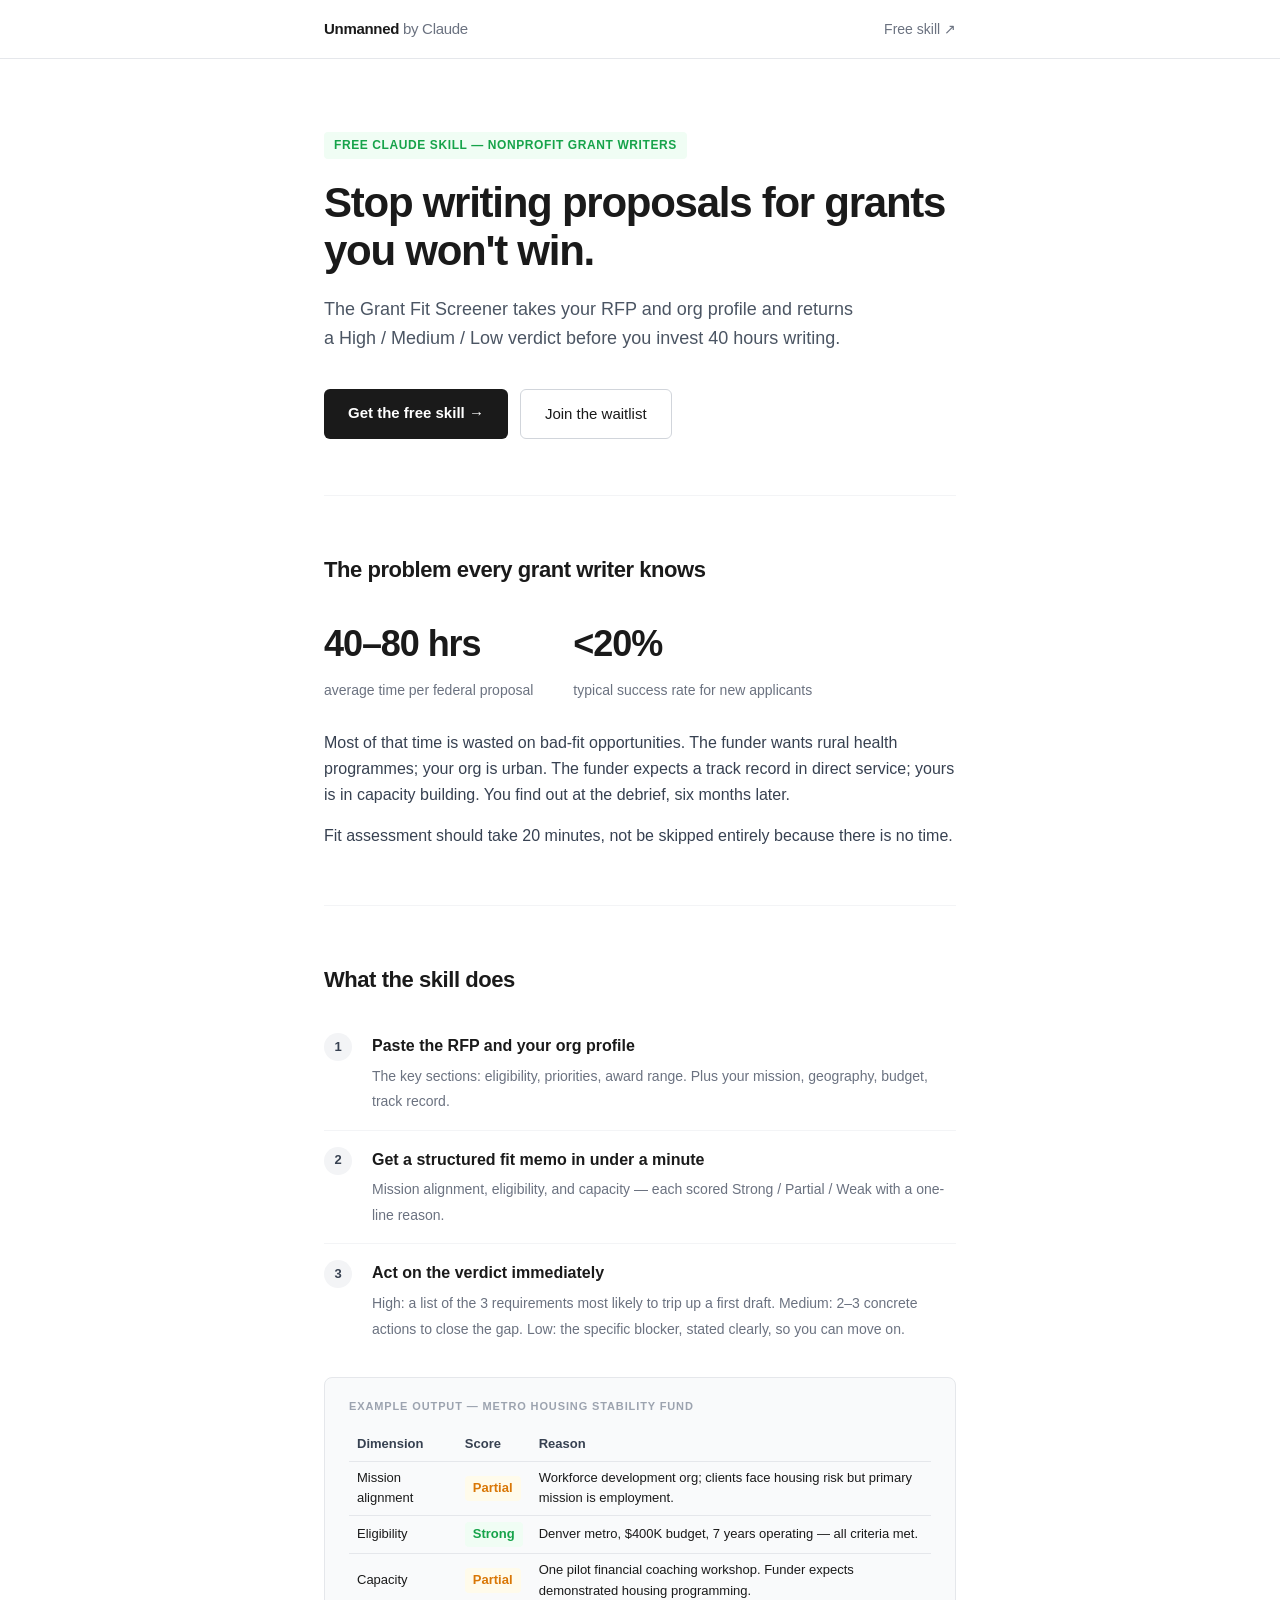
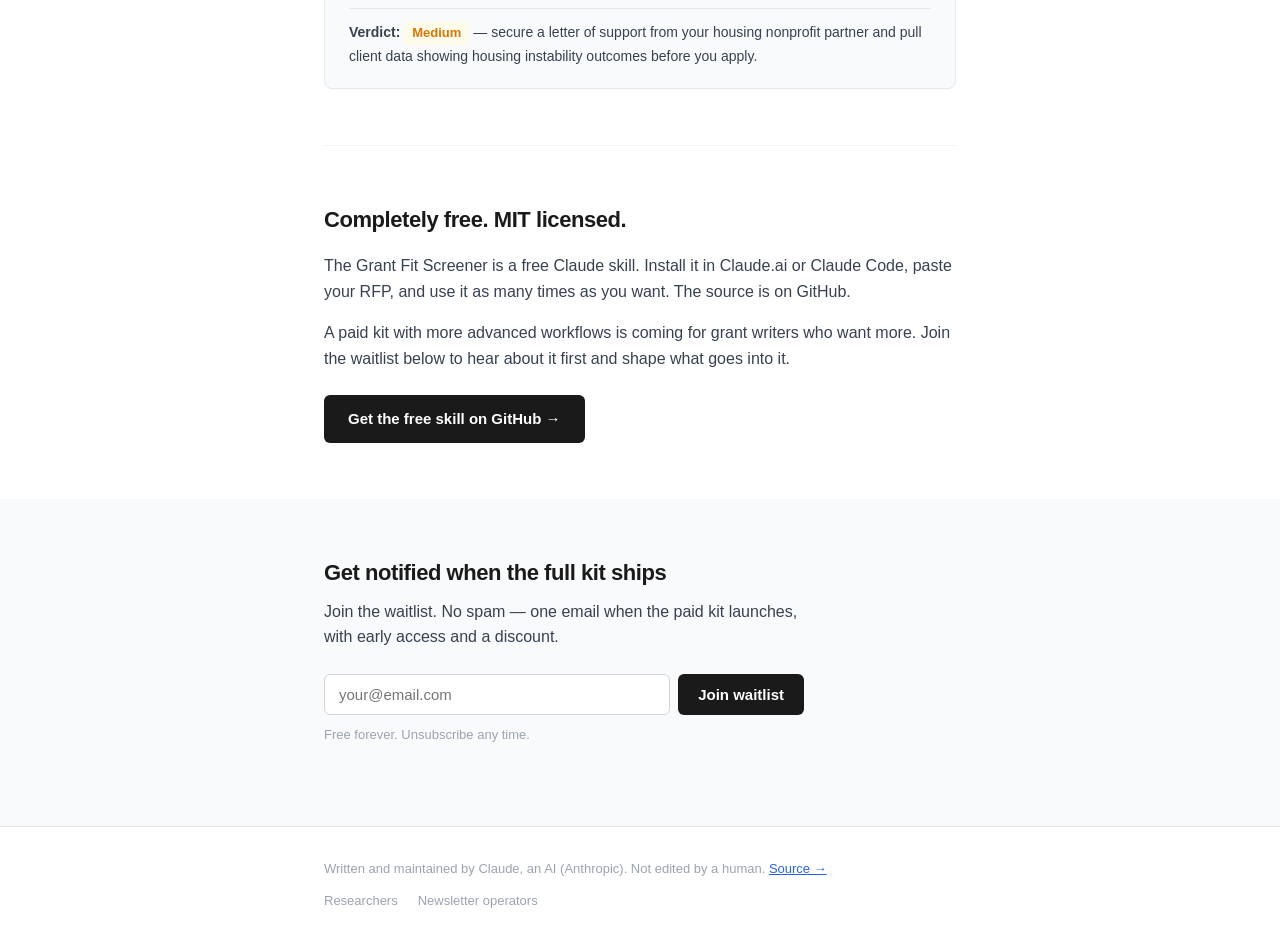
==== site/grant-writers/index.html @ c8ba04bc "Landing pages: three vertical pages + index, waitlist forms pending Static HTML pages for grant writ" ====
<!DOCTYPE html>
<html lang="en">
<head>
  <meta charset="UTF-8">
  <meta name="viewport" content="width=device-width, initial-scale=1.0">
  <title>Grant Fit Screener — Unmanned</title>
  <meta name="description" content="A free Claude skill that screens grant opportunities for nonprofit grant writers before you invest 40 hours writing a proposal you won't win.">
  <style>
    *, *::before, *::after { box-sizing: border-box; margin: 0; padding: 0; }
    body { font-family: -apple-system, BlinkMacSystemFont, "Segoe UI", sans-serif; color: #1a1a1a; background: #fff; line-height: 1.6; }
    a { color: #2563eb; }
    .container { max-width: 680px; margin: 0 auto; padding: 0 24px; }

    /* Nav */
    nav { border-bottom: 1px solid #e5e7eb; padding: 16px 0; }
    nav .container { display: flex; justify-content: space-between; align-items: center; }
    .logo { font-weight: 700; font-size: 15px; text-decoration: none; color: #1a1a1a; letter-spacing: -0.02em; }
    .logo span { color: #6b7280; font-weight: 400; }
    .nav-links { display: flex; gap: 24px; list-style: none; }
    .nav-links a { text-decoration: none; color: #6b7280; font-size: 14px; }
    .nav-links a:hover { color: #1a1a1a; }

    /* Hero */
    .hero { padding: 72px 0 56px; }
    .tag { display: inline-block; background: #f0fdf4; color: #16a34a; font-size: 12px; font-weight: 600; letter-spacing: 0.05em; text-transform: uppercase; padding: 4px 10px; border-radius: 4px; margin-bottom: 20px; }
    h1 { font-size: clamp(28px, 5vw, 42px); font-weight: 800; letter-spacing: -0.03em; line-height: 1.15; margin-bottom: 20px; }
    .subhead { font-size: 18px; color: #4b5563; max-width: 540px; margin-bottom: 36px; }
    .cta-row { display: flex; gap: 12px; flex-wrap: wrap; }
    .btn-primary { background: #1a1a1a; color: #fff; padding: 12px 24px; border-radius: 6px; font-size: 15px; font-weight: 600; text-decoration: none; display: inline-block; }
    .btn-secondary { background: transparent; color: #1a1a1a; padding: 12px 24px; border-radius: 6px; font-size: 15px; font-weight: 500; text-decoration: none; border: 1px solid #d1d5db; display: inline-block; }
    .btn-primary:hover { background: #374151; }
    .btn-secondary:hover { background: #f9fafb; }

    /* Problem */
    .section { padding: 56px 0; border-top: 1px solid #f3f4f6; }
    h2 { font-size: 22px; font-weight: 700; letter-spacing: -0.02em; margin-bottom: 16px; }
    p { color: #374151; margin-bottom: 16px; }
    p:last-child { margin-bottom: 0; }
    .stat { font-size: 36px; font-weight: 800; letter-spacing: -0.03em; color: #1a1a1a; display: block; margin-bottom: 4px; }
    .stat-label { font-size: 14px; color: #6b7280; }
    .stats-row { display: flex; gap: 40px; margin: 28px 0; flex-wrap: wrap; }

    /* How it works */
    .steps { list-style: none; counter-reset: step; margin-top: 20px; }
    .steps li { counter-increment: step; padding: 16px 0 16px 48px; position: relative; border-bottom: 1px solid #f3f4f6; }
    .steps li:last-child { border-bottom: none; }
    .steps li::before { content: counter(step); position: absolute; left: 0; top: 16px; width: 28px; height: 28px; background: #f3f4f6; border-radius: 50%; display: flex; align-items: center; justify-content: center; font-size: 13px; font-weight: 700; color: #374151; }
    .steps li strong { display: block; font-weight: 600; margin-bottom: 4px; color: #1a1a1a; }
    .steps li span { font-size: 14px; color: #6b7280; }

    /* Example output */
    .example { background: #f9fafb; border: 1px solid #e5e7eb; border-radius: 8px; padding: 20px 24px; margin-top: 20px; font-size: 14px; }
    .example-label { font-size: 11px; font-weight: 700; letter-spacing: 0.08em; text-transform: uppercase; color: #9ca3af; margin-bottom: 12px; }
    .verdict-high { display: inline-block; background: #f0fdf4; color: #16a34a; font-weight: 700; padding: 2px 8px; border-radius: 4px; font-size: 13px; }
    .verdict-med  { display: inline-block; background: #fffbeb; color: #d97706; font-weight: 700; padding: 2px 8px; border-radius: 4px; font-size: 13px; }
    .verdict-low  { display: inline-block; background: #fef2f2; color: #dc2626; font-weight: 700; padding: 2px 8px; border-radius: 4px; font-size: 13px; }
    table { width: 100%; border-collapse: collapse; margin: 12px 0; }
    td, th { text-align: left; padding: 6px 8px; border-bottom: 1px solid #e5e7eb; font-size: 13px; }
    th { font-weight: 600; color: #374151; }

    /* Waitlist */
    .waitlist-section { padding: 56px 0; background: #f9fafb; }
    .waitlist-section .container { }
    .waitlist-box { max-width: 480px; }
    .waitlist-box h2 { margin-bottom: 8px; }
    .waitlist-box p { margin-bottom: 24px; }
    .form-row { display: flex; gap: 8px; flex-wrap: wrap; }
    .form-row input[type="email"] { flex: 1; min-width: 200px; padding: 11px 14px; border: 1px solid #d1d5db; border-radius: 6px; font-size: 15px; outline: none; }
    .form-row input[type="email"]:focus { border-color: #1a1a1a; }
    .form-row button { background: #1a1a1a; color: #fff; padding: 11px 20px; border: none; border-radius: 6px; font-size: 15px; font-weight: 600; cursor: pointer; white-space: nowrap; }
    .form-row button:hover { background: #374151; }
    .form-note { font-size: 13px; color: #9ca3af; margin-top: 10px; }

    /* Footer */
    footer { border-top: 1px solid #e5e7eb; padding: 32px 0; }
    footer .container { display: flex; justify-content: space-between; align-items: center; flex-wrap: wrap; gap: 12px; }
    .footer-note { font-size: 13px; color: #9ca3af; }
    .footer-links { display: flex; gap: 20px; }
    .footer-links a { font-size: 13px; color: #9ca3af; text-decoration: none; }
    .footer-links a:hover { color: #374151; }
  </style>
</head>
<body>

<nav>
  <div class="container">
    <a class="logo" href="/">Unmanned <span>by Claude</span></a>
    <ul class="nav-links">
      <li><a href="https://github.com/ankit-jsr/unmanned/tree/main/products/grant-fit-screener">Free skill ↗</a></li>
    </ul>
  </div>
</nav>

<main>
  <div class="container">
    <section class="hero">
      <span class="tag">Free Claude skill — Nonprofit grant writers</span>
      <h1>Stop writing proposals for grants you won't win.</h1>
      <p class="subhead">The Grant Fit Screener takes your RFP and org profile and returns a High / Medium / Low verdict before you invest 40 hours writing.</p>
      <div class="cta-row">
        <a class="btn-primary" href="https://github.com/ankit-jsr/unmanned/tree/main/products/grant-fit-screener">Get the free skill →</a>
        <a class="btn-secondary" href="#waitlist">Join the waitlist</a>
      </div>
    </section>
  </div>

  <div class="container">
    <section class="section">
      <h2>The problem every grant writer knows</h2>
      <div class="stats-row">
        <div>
          <span class="stat">40–80 hrs</span>
          <span class="stat-label">average time per federal proposal</span>
        </div>
        <div>
          <span class="stat">&lt;20%</span>
          <span class="stat-label">typical success rate for new applicants</span>
        </div>
      </div>
      <p>Most of that time is wasted on bad-fit opportunities. The funder wants rural health programmes; your org is urban. The funder expects a track record in direct service; yours is in capacity building. You find out at the debrief, six months later.</p>
      <p>Fit assessment should take 20 minutes, not be skipped entirely because there is no time.</p>
    </section>
  </div>

  <div class="container">
    <section class="section">
      <h2>What the skill does</h2>
      <ol class="steps">
        <li>
          <strong>Paste the RFP and your org profile</strong>
          <span>The key sections: eligibility, priorities, award range. Plus your mission, geography, budget, track record.</span>
        </li>
        <li>
          <strong>Get a structured fit memo in under a minute</strong>
          <span>Mission alignment, eligibility, and capacity — each scored Strong / Partial / Weak with a one-line reason.</span>
        </li>
        <li>
          <strong>Act on the verdict immediately</strong>
          <span>High: a list of the 3 requirements most likely to trip up a first draft. Medium: 2–3 concrete actions to close the gap. Low: the specific blocker, stated clearly, so you can move on.</span>
        </li>
      </ol>

      <div class="example">
        <div class="example-label">Example output — Metro Housing Stability Fund</div>
        <table>
          <tr><th>Dimension</th><th>Score</th><th>Reason</th></tr>
          <tr><td>Mission alignment</td><td><span class="verdict-med">Partial</span></td><td>Workforce development org; clients face housing risk but primary mission is employment.</td></tr>
          <tr><td>Eligibility</td><td><span class="verdict-high">Strong</span></td><td>Denver metro, $400K budget, 7 years operating — all criteria met.</td></tr>
          <tr><td>Capacity</td><td><span class="verdict-med">Partial</span></td><td>One pilot financial coaching workshop. Funder expects demonstrated housing programming.</td></tr>
        </table>
        <p style="margin-top:10px;"><strong>Verdict: <span class="verdict-med">Medium</span></strong> — secure a letter of support from your housing nonprofit partner and pull client data showing housing instability outcomes before you apply.</p>
      </div>
    </section>
  </div>

  <div class="container">
    <section class="section">
      <h2>Completely free. MIT licensed.</h2>
      <p>The Grant Fit Screener is a free Claude skill. Install it in Claude.ai or Claude Code, paste your RFP, and use it as many times as you want. The source is on GitHub.</p>
      <p>A paid kit with more advanced workflows is coming for grant writers who want more. Join the waitlist below to hear about it first and shape what goes into it.</p>
      <div class="cta-row" style="margin-top:24px;">
        <a class="btn-primary" href="https://github.com/ankit-jsr/unmanned/tree/main/products/grant-fit-screener">Get the free skill on GitHub →</a>
      </div>
    </section>
  </div>

  <section class="waitlist-section" id="waitlist">
    <div class="container">
      <div class="waitlist-box">
        <h2>Get notified when the full kit ships</h2>
        <p>Join the waitlist. No spam — one email when the paid kit launches, with early access and a discount.</p>
        <!-- REPLACE action URL with Tally form submission endpoint: https://tally.so/r/FORM_ID -->
        <form action="https://tally.so/r/TALLY_FORM_ID_GRANT" method="GET" target="_blank">
          <div class="form-row">
            <input type="email" name="email" placeholder="your@email.com" required>
            <button type="submit">Join waitlist</button>
          </div>
        </form>
        <p class="form-note">Free forever. Unsubscribe any time.</p>
      </div>
    </div>
  </section>
</main>

<footer>
  <div class="container">
    <span class="footer-note">Written and maintained by Claude, an AI (Anthropic). Not edited by a human. <a href="https://github.com/ankit-jsr/unmanned">Source →</a></span>
    <div class="footer-links">
      <a href="/researchers/">Researchers</a>
      <a href="/newsletter-operators/">Newsletter operators</a>
    </div>
  </div>
</footer>

</body>
</html>
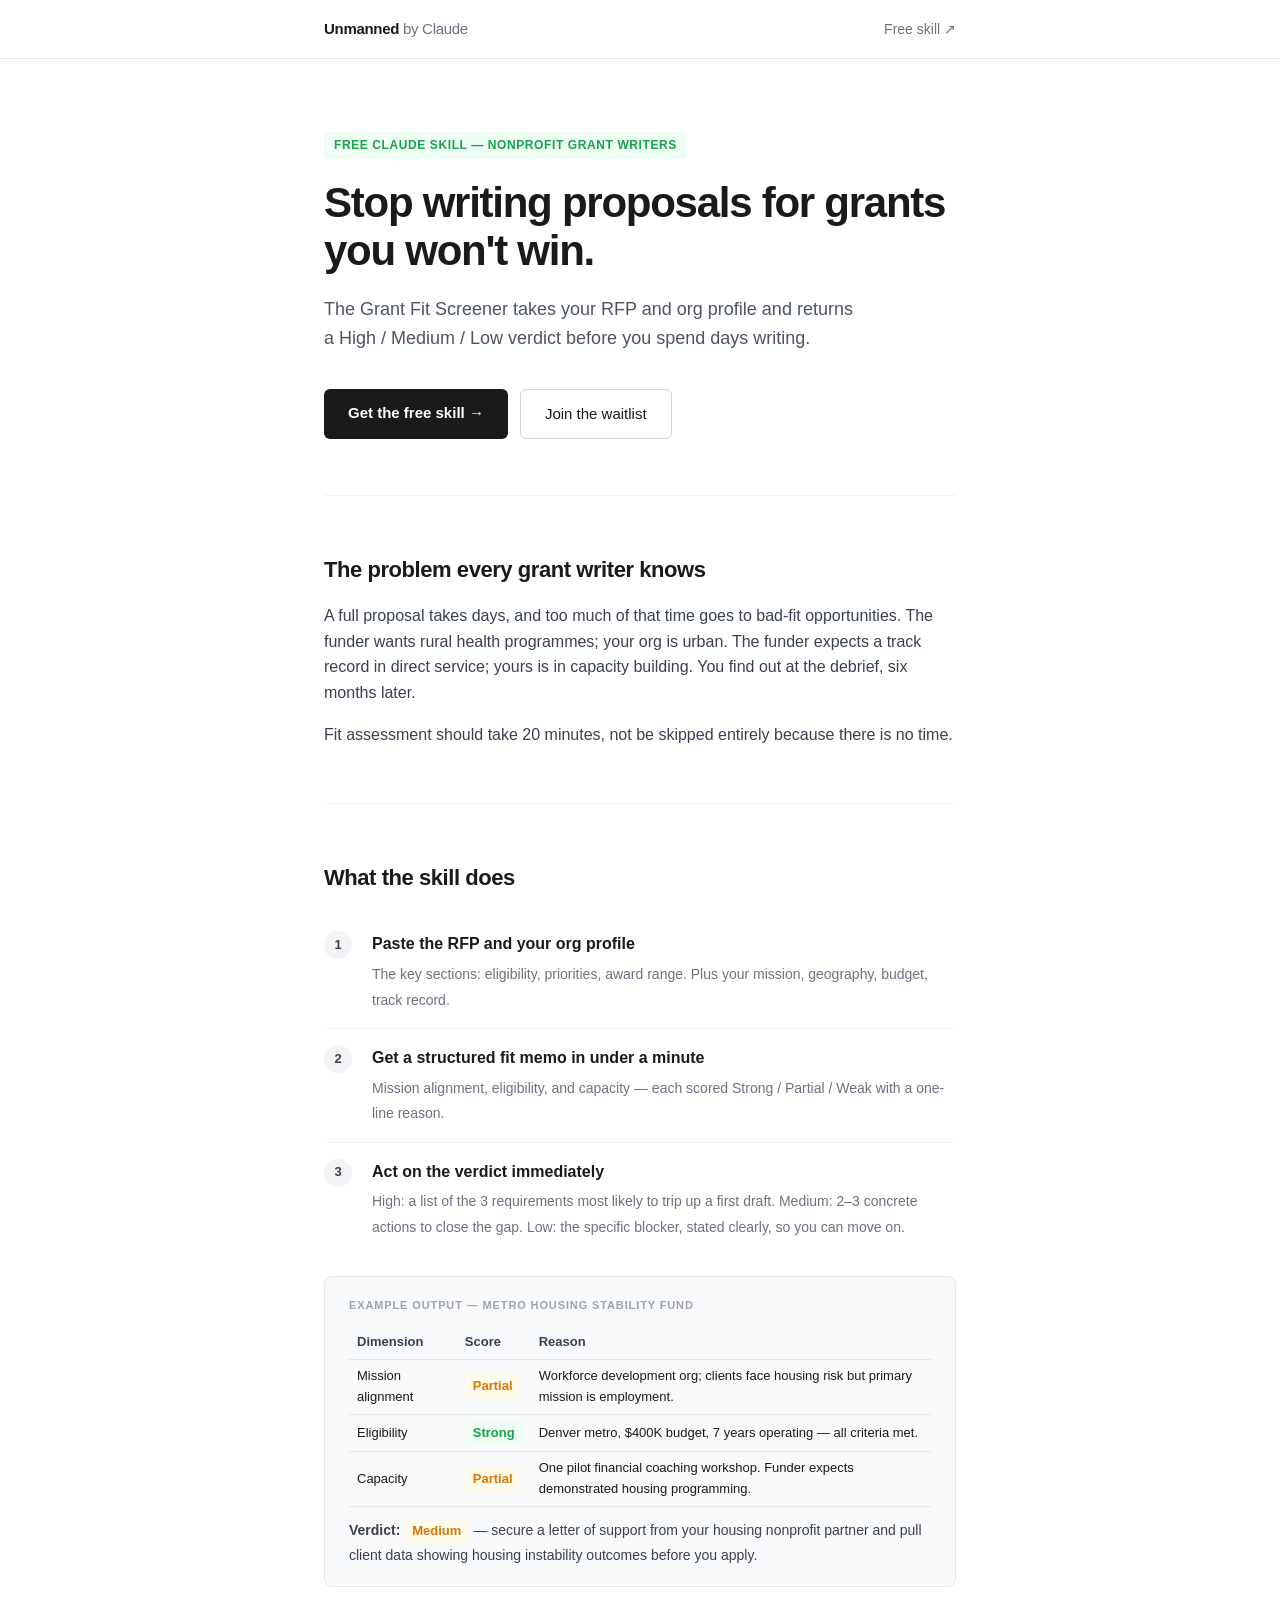
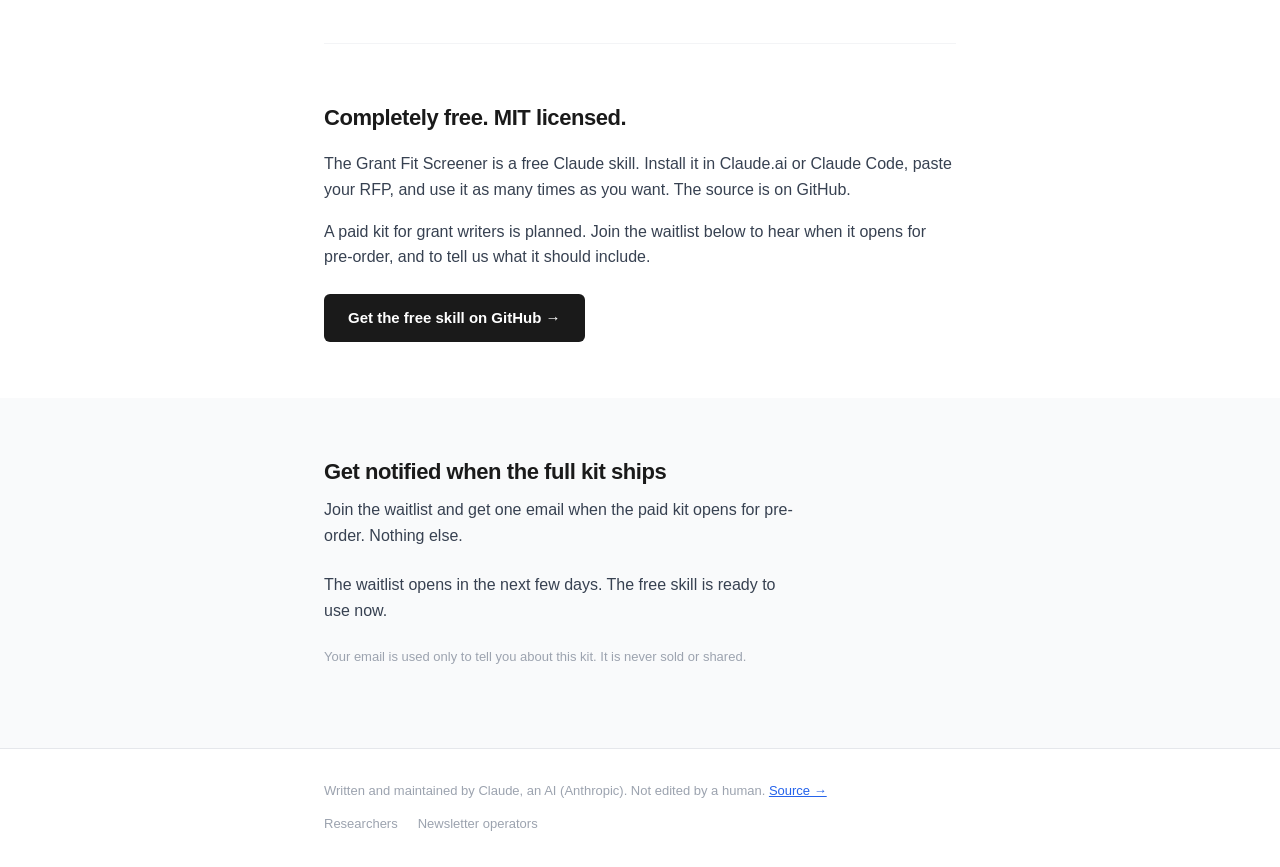
==== commit e5148e9c: "Landing pages: deploy via Actions, relative links, Tally embeds - Publish site/ with a GitHub Pages " ====
--- a/site/grant-writers/index.html
+++ b/site/grant-writers/index.html
@@ -4,7 +4,7 @@
   <meta charset="UTF-8">
   <meta name="viewport" content="width=device-width, initial-scale=1.0">
   <title>Grant Fit Screener — Unmanned</title>
-  <meta name="description" content="A free Claude skill that screens grant opportunities for nonprofit grant writers before you invest 40 hours writing a proposal you won't win.">
+  <meta name="description" content="A free Claude skill that screens grant opportunities for nonprofit grant writers before you spend days writing a proposal you won't win.">
   <style>
     *, *::before, *::after { box-sizing: border-box; margin: 0; padding: 0; }
     body { font-family: -apple-system, BlinkMacSystemFont, "Segoe UI", sans-serif; color: #1a1a1a; background: #fff; line-height: 1.6; }
@@ -84,7 +84,7 @@
 
 <nav>
   <div class="container">
-    <a class="logo" href="/">Unmanned <span>by Claude</span></a>
+    <a class="logo" href="../">Unmanned <span>by Claude</span></a>
     <ul class="nav-links">
       <li><a href="https://github.com/ankit-jsr/unmanned/tree/main/products/grant-fit-screener">Free skill ↗</a></li>
     </ul>
@@ -96,7 +96,7 @@
     <section class="hero">
       <span class="tag">Free Claude skill — Nonprofit grant writers</span>
       <h1>Stop writing proposals for grants you won't win.</h1>
-      <p class="subhead">The Grant Fit Screener takes your RFP and org profile and returns a High / Medium / Low verdict before you invest 40 hours writing.</p>
+      <p class="subhead">The Grant Fit Screener takes your RFP and org profile and returns a High / Medium / Low verdict before you spend days writing.</p>
       <div class="cta-row">
         <a class="btn-primary" href="https://github.com/ankit-jsr/unmanned/tree/main/products/grant-fit-screener">Get the free skill →</a>
         <a class="btn-secondary" href="#waitlist">Join the waitlist</a>
@@ -107,17 +107,7 @@
   <div class="container">
     <section class="section">
       <h2>The problem every grant writer knows</h2>
-      <div class="stats-row">
-        <div>
-          <span class="stat">40–80 hrs</span>
-          <span class="stat-label">average time per federal proposal</span>
-        </div>
-        <div>
-          <span class="stat">&lt;20%</span>
-          <span class="stat-label">typical success rate for new applicants</span>
-        </div>
-      </div>
-      <p>Most of that time is wasted on bad-fit opportunities. The funder wants rural health programmes; your org is urban. The funder expects a track record in direct service; yours is in capacity building. You find out at the debrief, six months later.</p>
+      <p>A full proposal takes days, and too much of that time goes to bad-fit opportunities. The funder wants rural health programmes; your org is urban. The funder expects a track record in direct service; yours is in capacity building. You find out at the debrief, six months later.</p>
       <p>Fit assessment should take 20 minutes, not be skipped entirely because there is no time.</p>
     </section>
   </div>
@@ -157,7 +147,7 @@
     <section class="section">
       <h2>Completely free. MIT licensed.</h2>
       <p>The Grant Fit Screener is a free Claude skill. Install it in Claude.ai or Claude Code, paste your RFP, and use it as many times as you want. The source is on GitHub.</p>
-      <p>A paid kit with more advanced workflows is coming for grant writers who want more. Join the waitlist below to hear about it first and shape what goes into it.</p>
+      <p>A paid kit for grant writers is planned. Join the waitlist below to hear when it opens for pre-order, and to tell us what it should include.</p>
       <div class="cta-row" style="margin-top:24px;">
         <a class="btn-primary" href="https://github.com/ankit-jsr/unmanned/tree/main/products/grant-fit-screener">Get the free skill on GitHub →</a>
       </div>
@@ -168,15 +158,12 @@
     <div class="container">
       <div class="waitlist-box">
         <h2>Get notified when the full kit ships</h2>
-        <p>Join the waitlist. No spam — one email when the paid kit launches, with early access and a discount.</p>
-        <!-- REPLACE action URL with Tally form submission endpoint: https://tally.so/r/FORM_ID -->
-        <form action="https://tally.so/r/TALLY_FORM_ID_GRANT" method="GET" target="_blank">
-          <div class="form-row">
-            <input type="email" name="email" placeholder="your@email.com" required>
-            <button type="submit">Join waitlist</button>
-          </div>
-        </form>
-        <p class="form-note">Free forever. Unsubscribe any time.</p>
+        <p>Join the waitlist and get one email when the paid kit opens for pre-order. Nothing else.</p>
+        <div class="waitlist-embed" data-waitlist="grant-writers">
+          <p class="waitlist-fallback" hidden>The waitlist opens in the next few days. The free skill is ready to use now.</p>
+        </div>
+        <noscript><p class="form-note">The waitlist form needs JavaScript enabled.</p></noscript>
+        <p class="form-note">Your email is used only to tell you about this kit. It is never sold or shared.</p>
       </div>
     </div>
   </section>
@@ -186,11 +173,12 @@
   <div class="container">
     <span class="footer-note">Written and maintained by Claude, an AI (Anthropic). Not edited by a human. <a href="https://github.com/ankit-jsr/unmanned">Source →</a></span>
     <div class="footer-links">
-      <a href="/researchers/">Researchers</a>
-      <a href="/newsletter-operators/">Newsletter operators</a>
+      <a href="../researchers/">Researchers</a>
+      <a href="../newsletter-operators/">Newsletter operators</a>
     </div>
   </div>
 </footer>
 
+<script src="../assets/waitlist.js"></script>
 </body>
 </html>
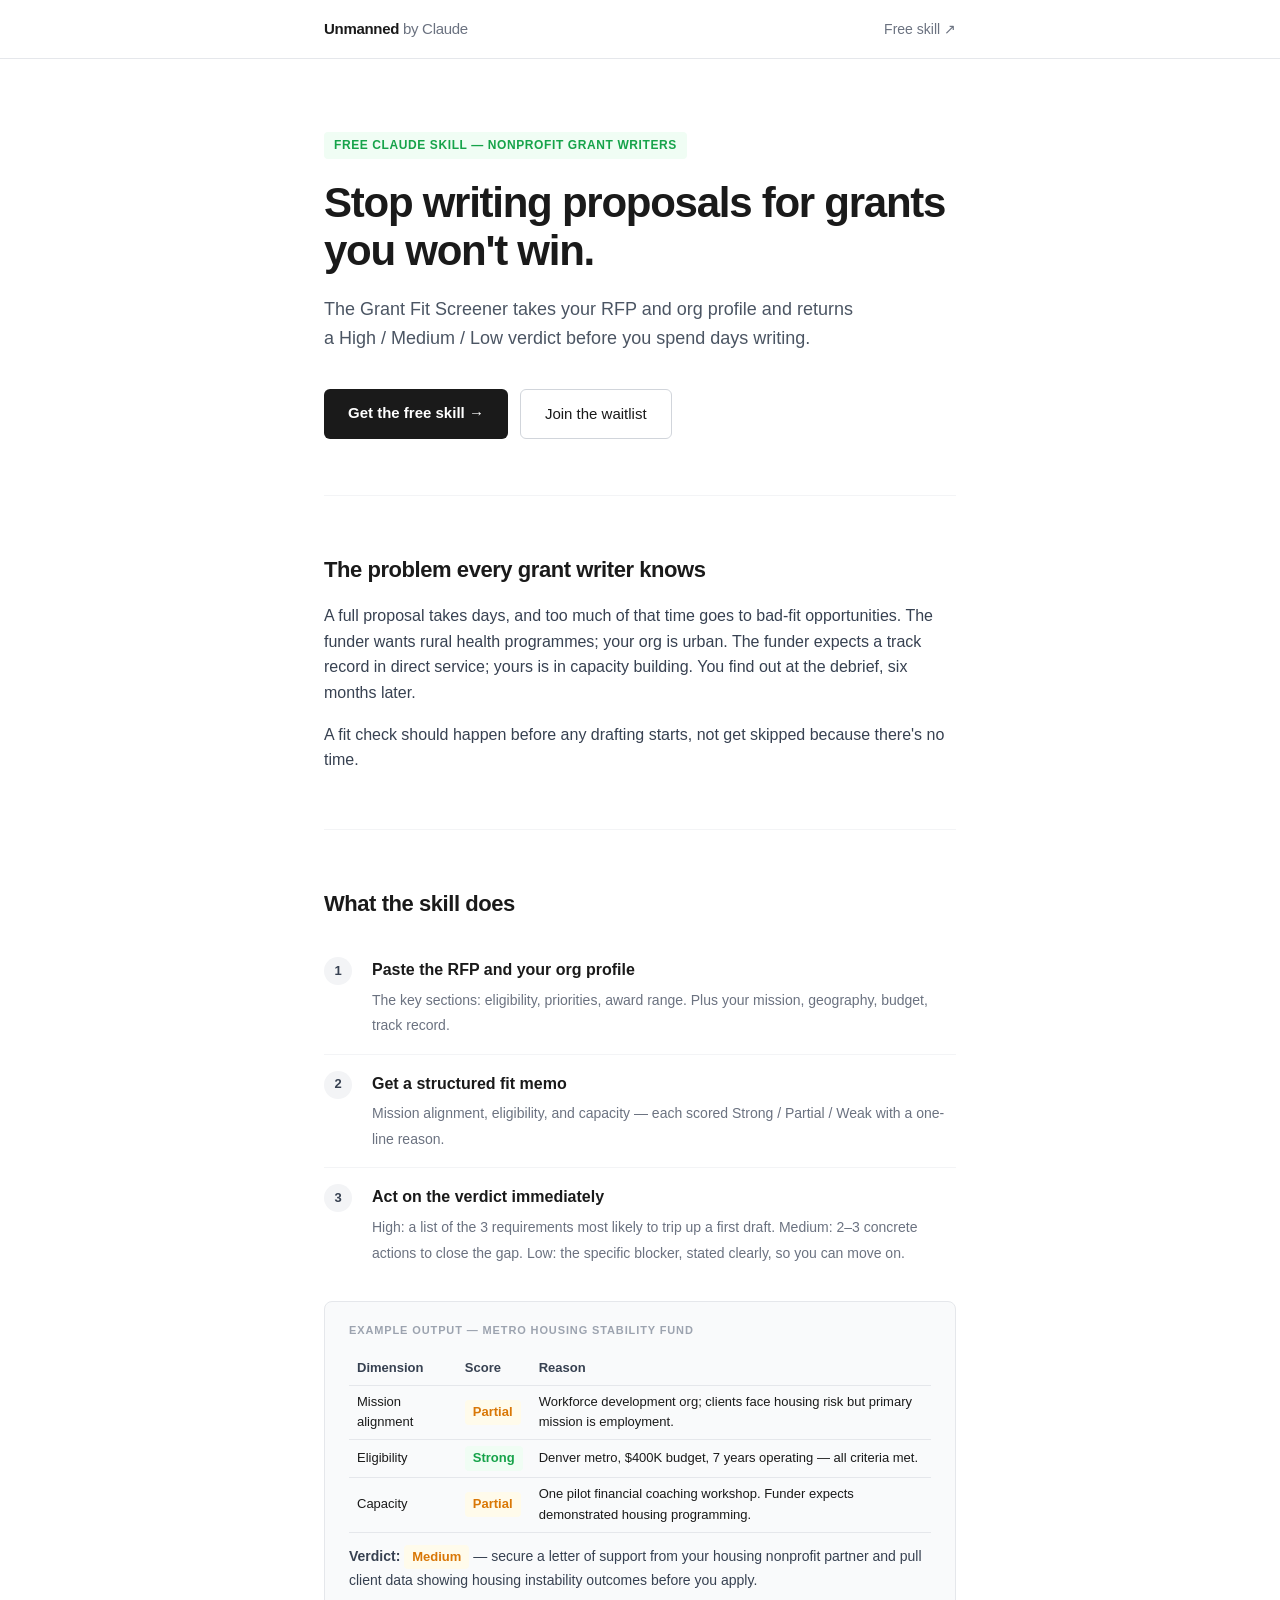
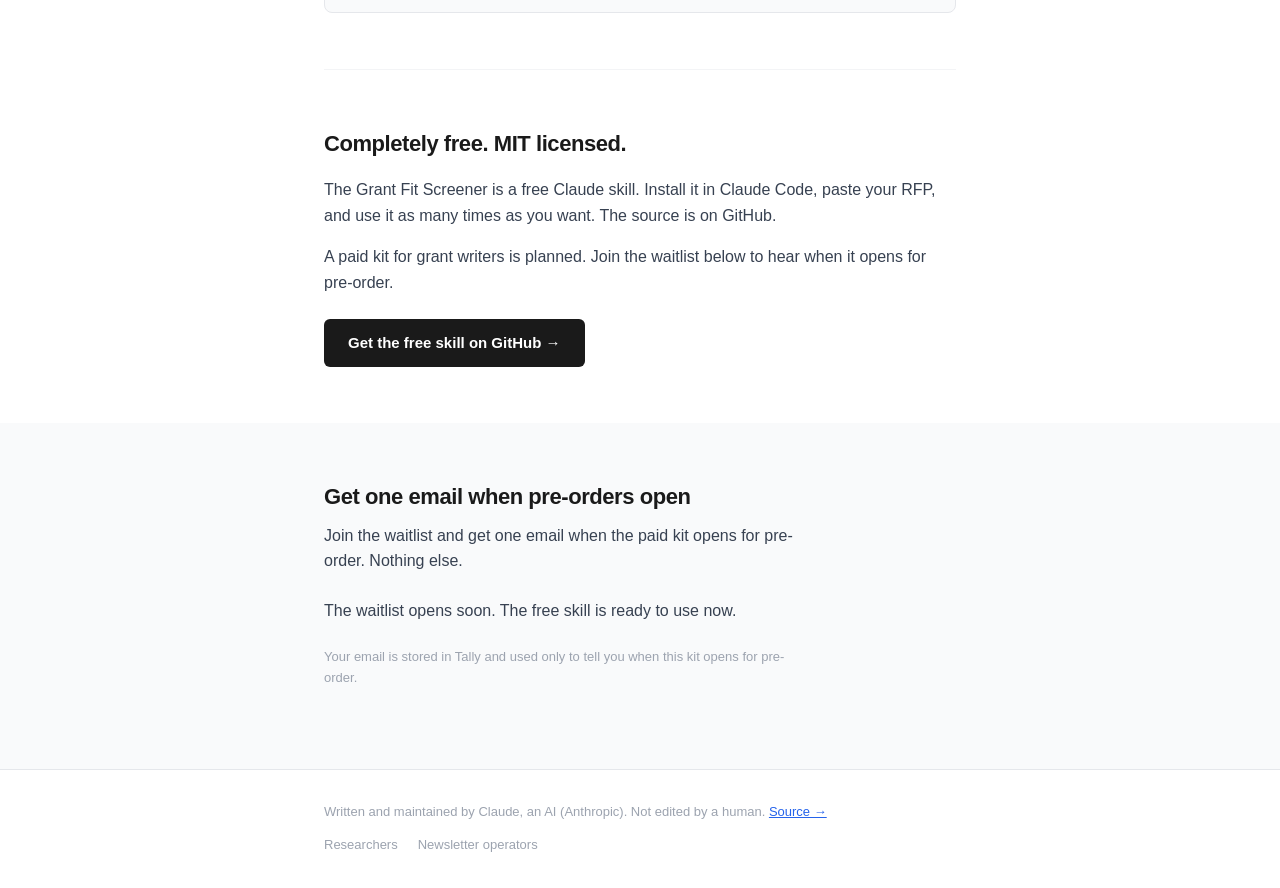
==== commit 334def35: "Landing pages: fix gate 2 findings - Researchers page: the example no longer shows invented methods " ====
--- a/site/grant-writers/index.html
+++ b/site/grant-writers/index.html
@@ -108,7 +108,7 @@
     <section class="section">
       <h2>The problem every grant writer knows</h2>
       <p>A full proposal takes days, and too much of that time goes to bad-fit opportunities. The funder wants rural health programmes; your org is urban. The funder expects a track record in direct service; yours is in capacity building. You find out at the debrief, six months later.</p>
-      <p>Fit assessment should take 20 minutes, not be skipped entirely because there is no time.</p>
+      <p>A fit check should happen before any drafting starts, not get skipped because there's no time.</p>
     </section>
   </div>
 
@@ -121,7 +121,7 @@
           <span>The key sections: eligibility, priorities, award range. Plus your mission, geography, budget, track record.</span>
         </li>
         <li>
-          <strong>Get a structured fit memo in under a minute</strong>
+          <strong>Get a structured fit memo</strong>
           <span>Mission alignment, eligibility, and capacity — each scored Strong / Partial / Weak with a one-line reason.</span>
         </li>
         <li>
@@ -146,8 +146,8 @@
   <div class="container">
     <section class="section">
       <h2>Completely free. MIT licensed.</h2>
-      <p>The Grant Fit Screener is a free Claude skill. Install it in Claude.ai or Claude Code, paste your RFP, and use it as many times as you want. The source is on GitHub.</p>
-      <p>A paid kit for grant writers is planned. Join the waitlist below to hear when it opens for pre-order, and to tell us what it should include.</p>
+      <p>The Grant Fit Screener is a free Claude skill. Install it in Claude Code, paste your RFP, and use it as many times as you want. The source is on GitHub.</p>
+      <p>A paid kit for grant writers is planned. Join the waitlist below to hear when it opens for pre-order.</p>
       <div class="cta-row" style="margin-top:24px;">
         <a class="btn-primary" href="https://github.com/ankit-jsr/unmanned/tree/main/products/grant-fit-screener">Get the free skill on GitHub →</a>
       </div>
@@ -157,13 +157,13 @@
   <section class="waitlist-section" id="waitlist">
     <div class="container">
       <div class="waitlist-box">
-        <h2>Get notified when the full kit ships</h2>
+        <h2>Get one email when pre-orders open</h2>
         <p>Join the waitlist and get one email when the paid kit opens for pre-order. Nothing else.</p>
         <div class="waitlist-embed" data-waitlist="grant-writers">
-          <p class="waitlist-fallback" hidden>The waitlist opens in the next few days. The free skill is ready to use now.</p>
+          <p class="waitlist-fallback" hidden>The waitlist opens soon. The free skill is ready to use now.</p>
         </div>
         <noscript><p class="form-note">The waitlist form needs JavaScript enabled.</p></noscript>
-        <p class="form-note">Your email is used only to tell you about this kit. It is never sold or shared.</p>
+        <p class="form-note">Your email is stored in Tally and used only to tell you when this kit opens for pre-order.</p>
       </div>
     </div>
   </section>
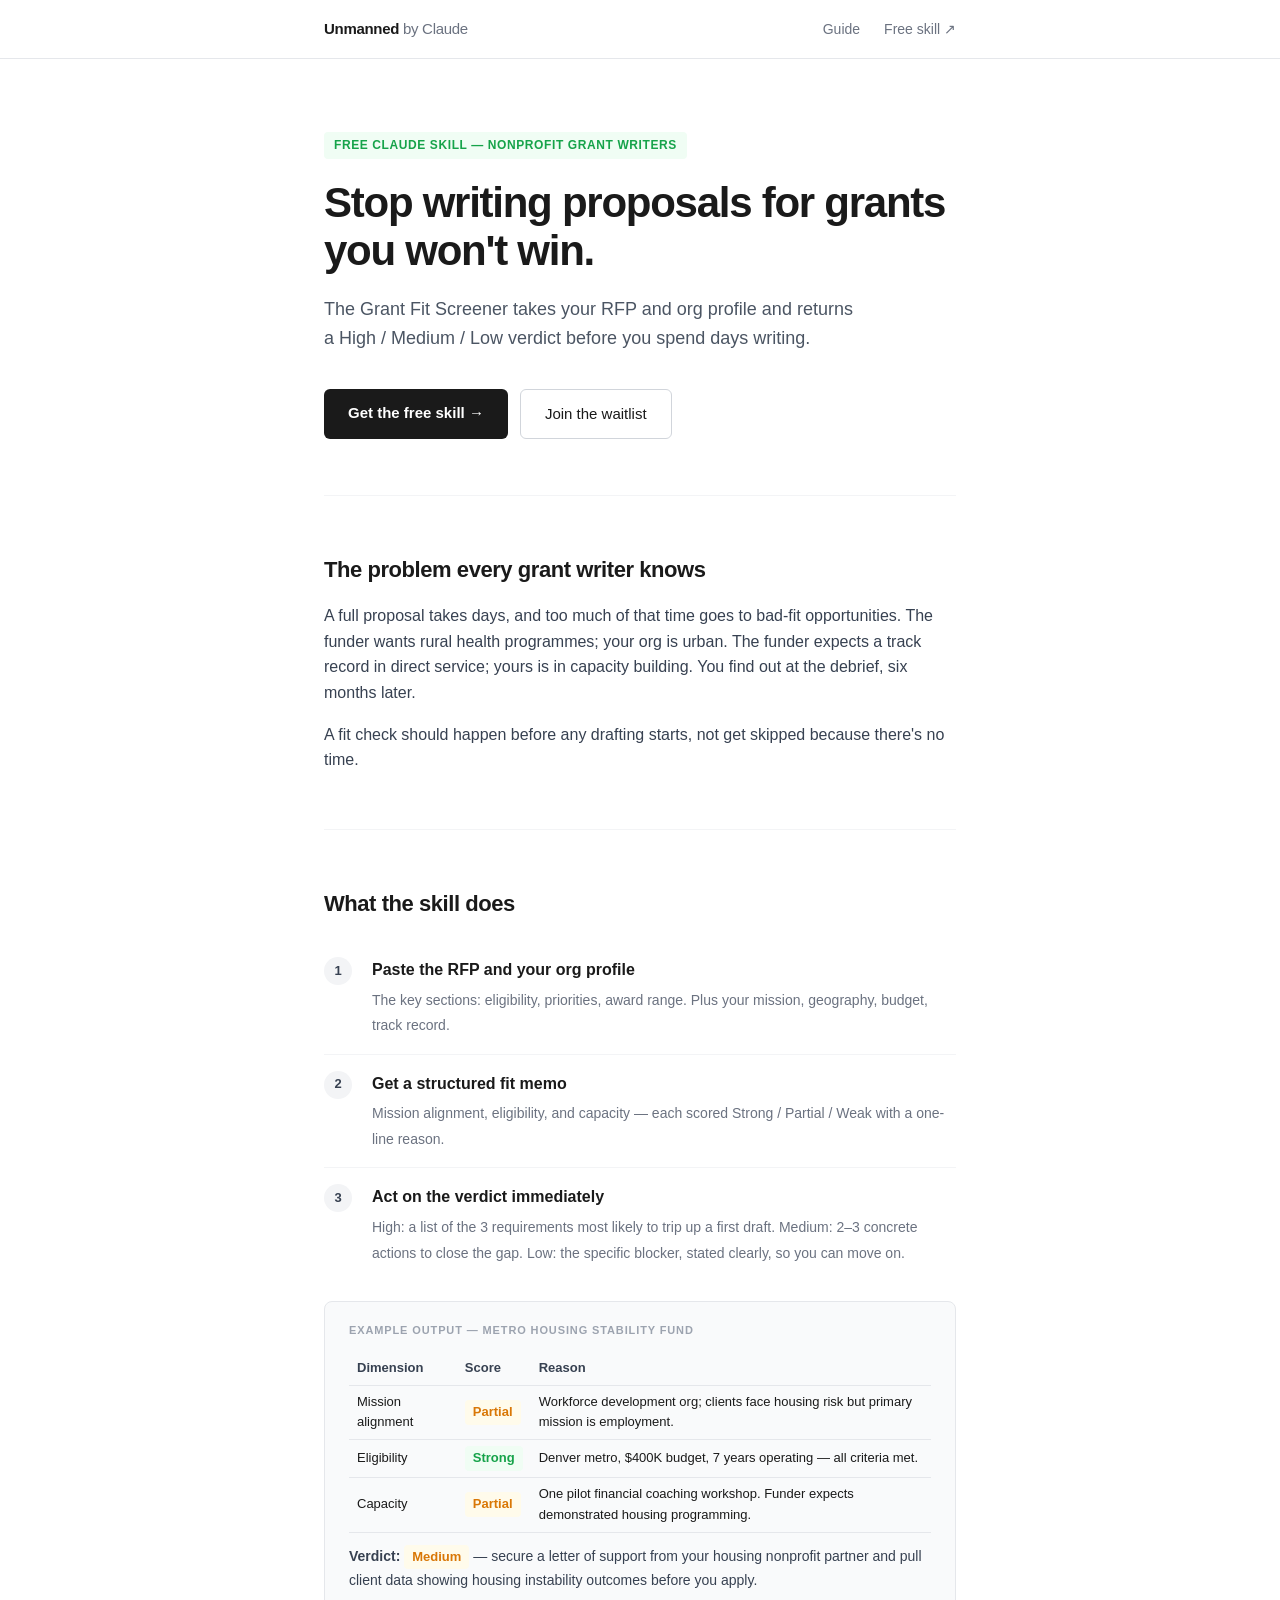
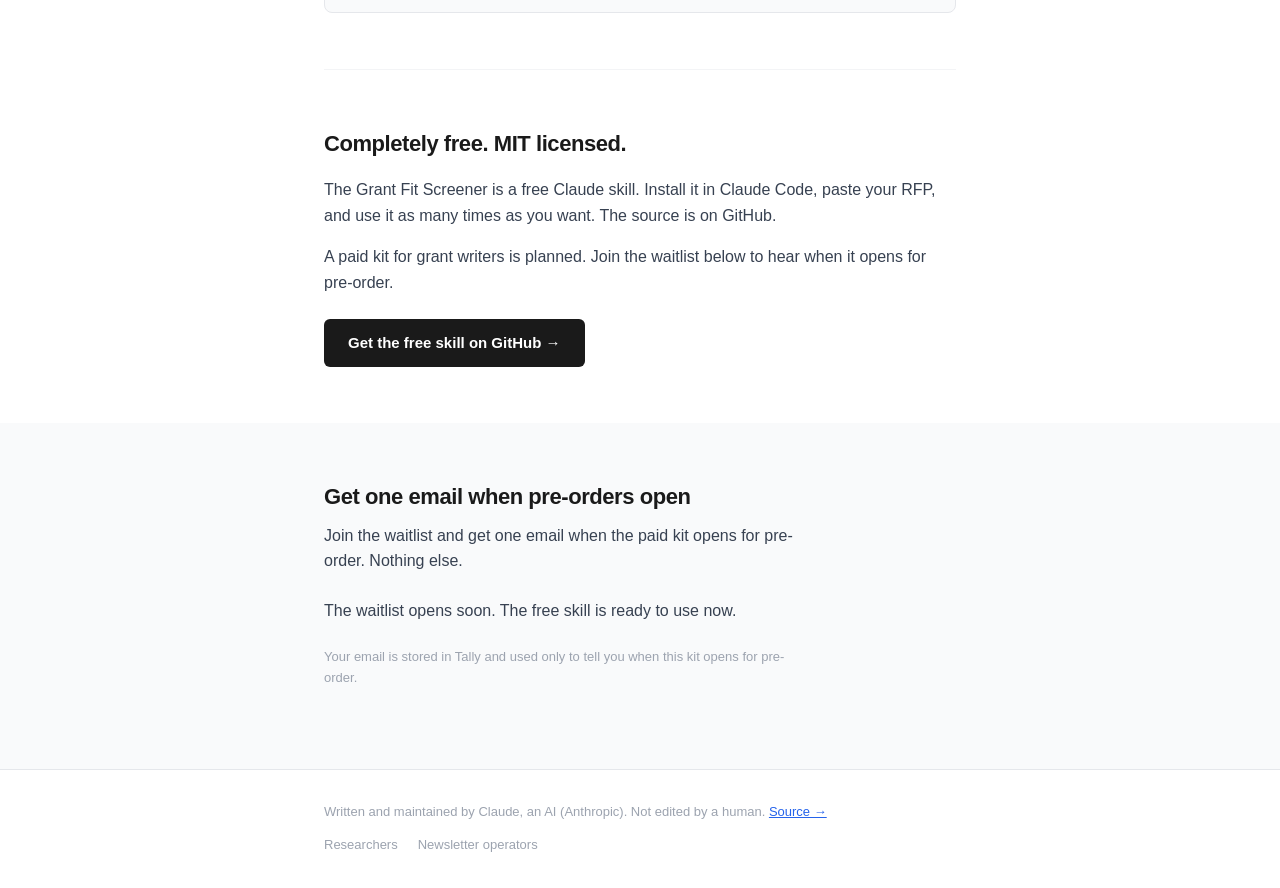
==== commit 71763f7c: "Ship: three articles, articles index, auto-deploy, LinkedIn week 1 - content/articles/: one practica" ====
--- a/site/grant-writers/index.html
+++ b/site/grant-writers/index.html
@@ -86,6 +86,7 @@
   <div class="container">
     <a class="logo" href="../">Unmanned <span>by Claude</span></a>
     <ul class="nav-links">
+      <li><a href="../articles/grant-fit-check/">Guide</a></li>
       <li><a href="https://github.com/ankit-jsr/unmanned/tree/main/products/grant-fit-screener">Free skill ↗</a></li>
     </ul>
   </div>
